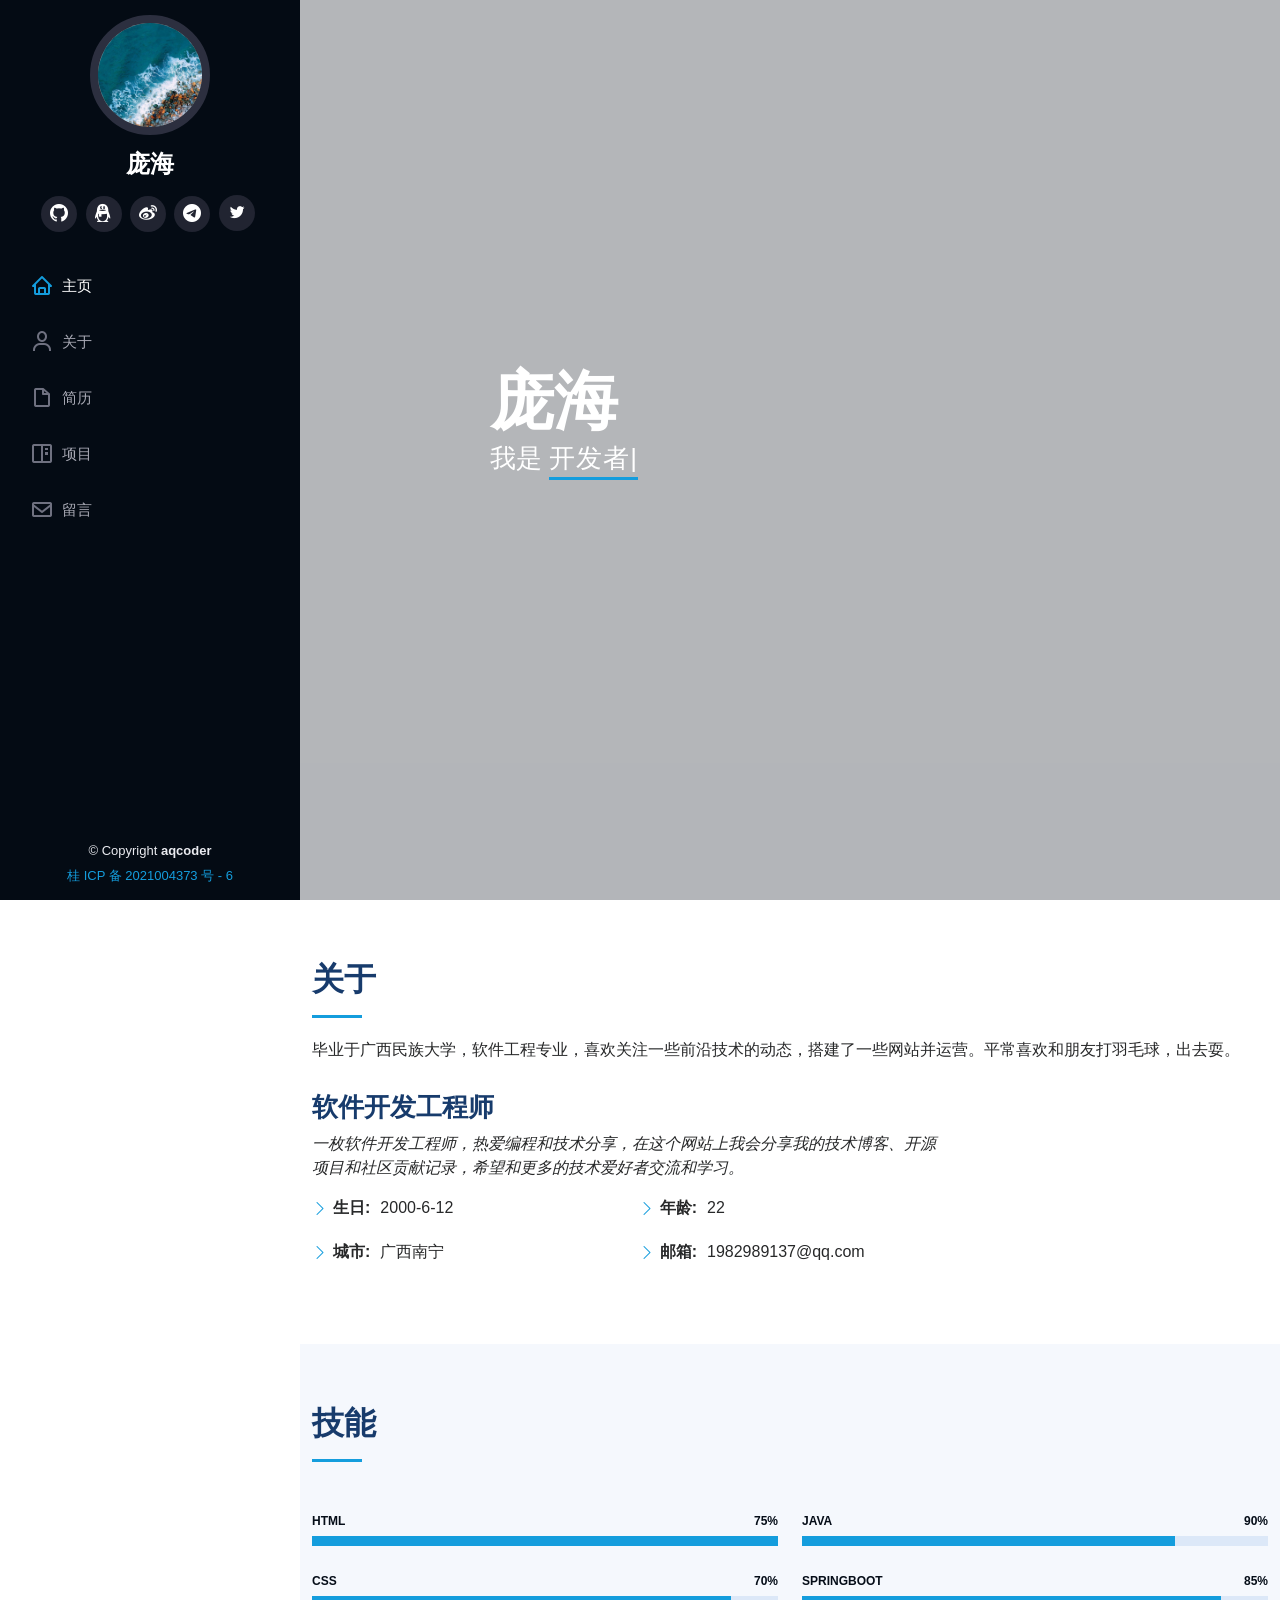
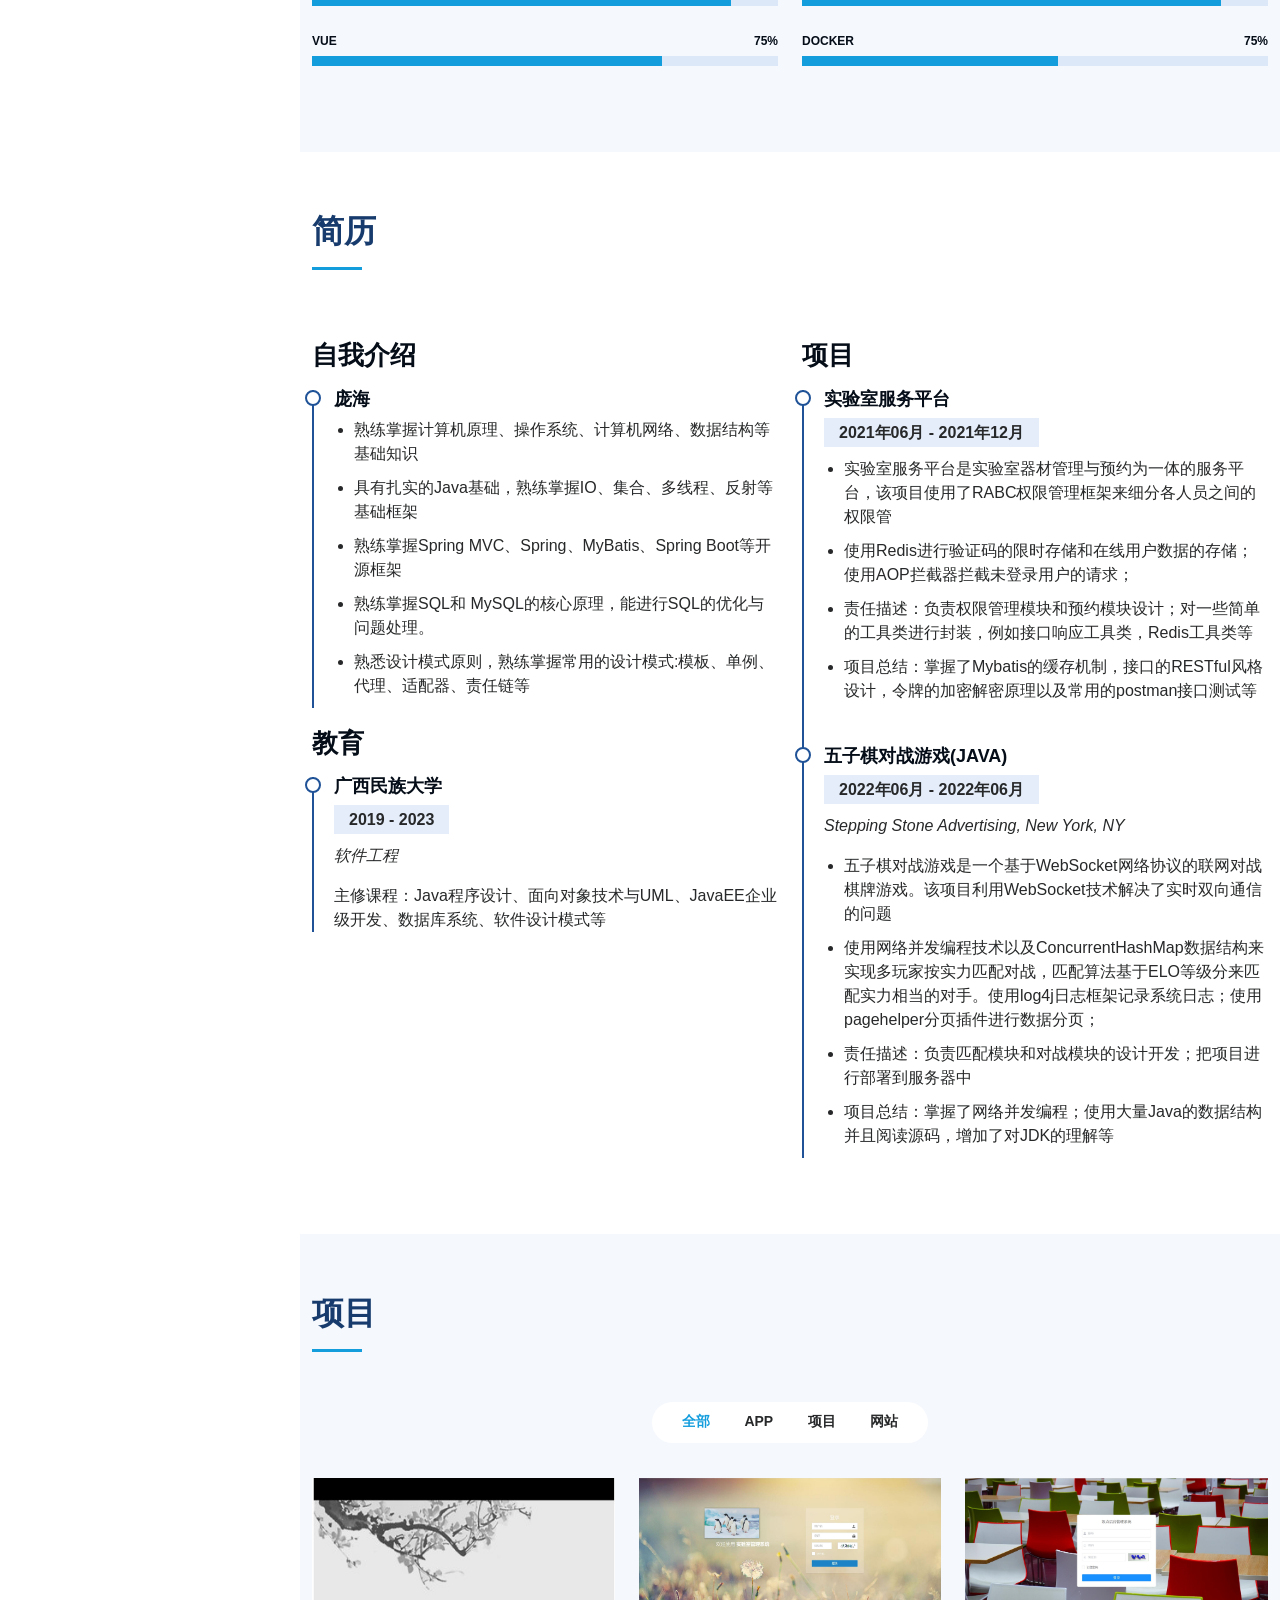
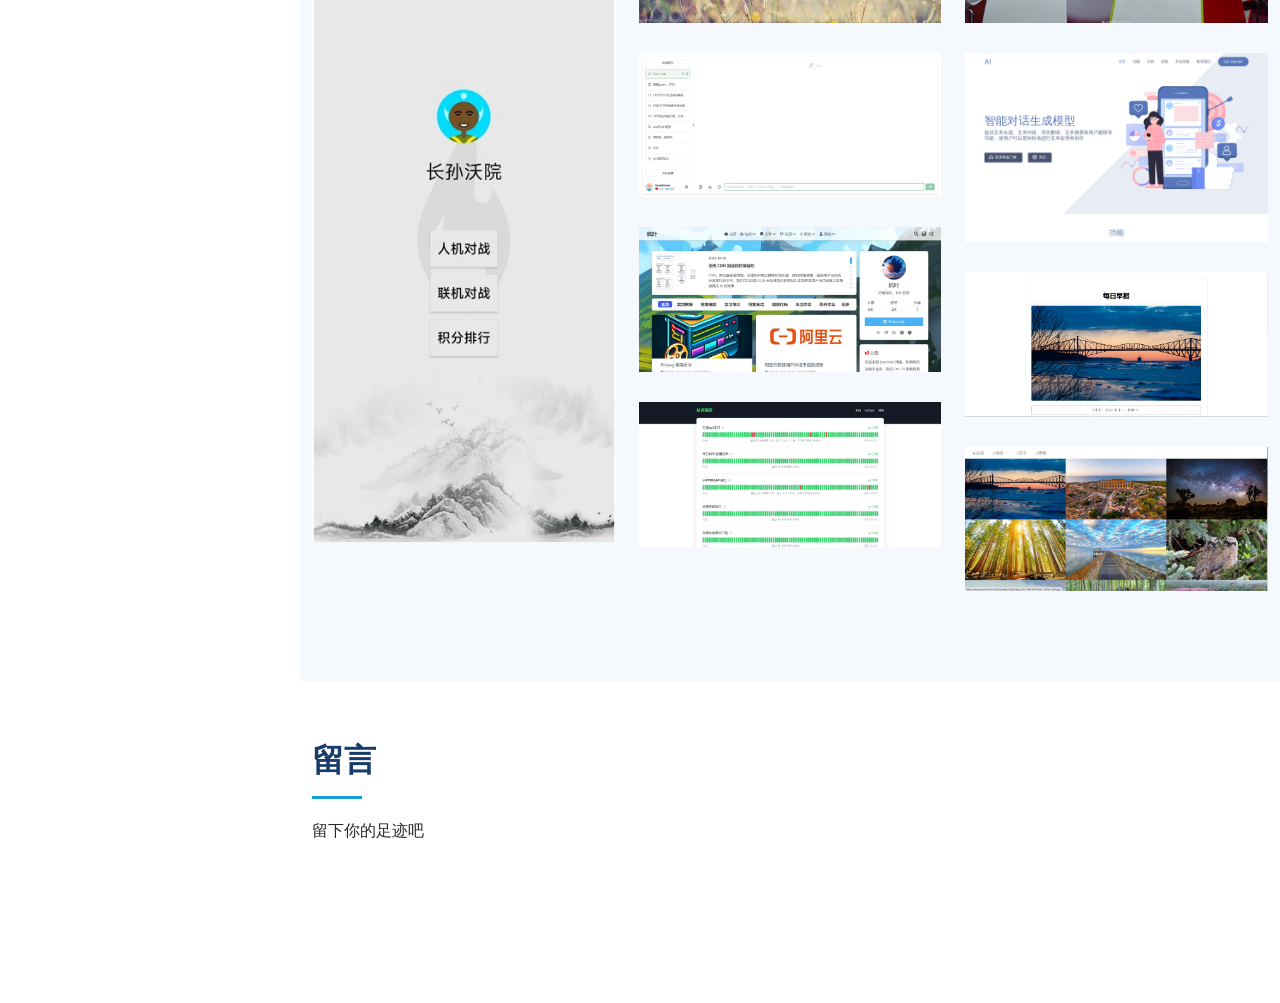
==== index.html @ 2016f285 "init" ====
<!DOCTYPE html>
<html lang="en">

<head>
  <meta charset="utf-8">
  <meta content="width=device-width, initial-scale=1.0" name="viewport">

  <title>庞海 - 心之所向，素履以往</title>
  <meta content="我是一名软件开发工程师，热爱编程和技术分享，在这个网站上我会分享我的技术博客、开源项目和社区贡献记录，希望和更多的技术爱好者交流和学习" name="description">
  <meta content="博客,写作,阅读,学术研究,文化交流,编程,软件开发,技术博客,开源项目,社区贡献" name="keywords">

  <link href="assets/img/favicon.png" rel="icon">
  <link href="assets/img/apple-touch-icon.png" rel="apple-touch-icon">

  <link href="assets/vendor/aos/aos.css" rel="stylesheet">
  <link href="assets/vendor/bootstrap/css/bootstrap.min.css" rel="stylesheet">
  <link href="assets/vendor/bootstrap-icons/bootstrap-icons.css" rel="stylesheet">
  <link href="assets/vendor/boxicons/css/boxicons.min.css" rel="stylesheet">
  <link href="assets/vendor/glightbox/css/glightbox.min.css" rel="stylesheet">
  <link href="assets/vendor/swiper/swiper-bundle.min.css" rel="stylesheet">

  <link href="assets/css/style.css" rel="stylesheet">

  <!-- 统计代码，影响速度就删 -->
  <script type="text/javascript">
    (function (c, l, a, r, i, t, y) {
      c[a] = c[a] || function () { (c[a].q = c[a].q || []).push(arguments) };
      t = l.createElement(r); t.async = 1; t.src = "https://www.clarity.ms/tag/" + i;
      y = l.getElementsByTagName(r)[0]; y.parentNode.insertBefore(t, y);
    })(window, document, "clarity", "script", "gx0qxfo5nu");
  </script>
  <!-- Google tag (gtag.js) -->
  <script async src="https://www.googletagmanager.com/gtag/js?id=G-XN390LWKR0"></script>
  <script>
    window.dataLayer = window.dataLayer || [];
    function gtag() { dataLayer.push(arguments); }
    gtag('js', new Date());
    gtag('config', 'G-XN390LWKR0');
  </script>
  <script charset="UTF-8" id="LA_COLLECT" src="//sdk.51.la/js-sdk-pro.min.js"></script>
  <script>LA.init({ id: "K3C3rxPX9ZnLFSM9", ck: "K3C3rxPX9ZnLFSM9" })</script>
  <script>
    var _hmt = _hmt || [];
    (function () {
      var hm = document.createElement("script");
      hm.src = "https://hm.baidu.com/hm.js?778f2c036b75928df22aa6e4ab8d6931";
      var s = document.getElementsByTagName("script")[0];
      s.parentNode.insertBefore(hm, s);
    })();
  </script>

</head>

<body>

  <i class="bi bi-list mobile-nav-toggle d-xl-none"></i>

  <header id="header">
    <div class="d-flex flex-column">

      <div class="profile">
        <img src="assets/img/profile-img.jpg" alt="avatar" class="img-fluid rounded-circle">
        <h1 class="text-light"><a href="index.html">庞海</a></h1>
        <div class="social-links mt-3 text-center">
          <a href="https://github.com/flow2000" target="_blank" class="github"><i class="bi bi-github"></i></a>
          <a href="https://res.abeim.cn/api/qq/?qq=1982989137" target="_blank" class="tencent-qq"><i
              class="bi bi-tencent-qq"></i></a>
          <a href="https://weibo.com/flow2000" target="_blank" class="weibo"><i class="bi bi-sina-weibo"></i></a>
          <a href="https://t.me/xingyueya" target="_blank" class="telegram"><i class="bi bi-telegram"></i></a>
          <a href="https://twitter.com/flow_fengye" target="_blank" class="twitter"><i class="bx bxl-twitter"></i></a>
        </div>
      </div>

      <nav id="navbar" class="nav-menu navbar">
        <ul>
          <li><a href="#hero" class="nav-link scrollto active"><i class="bx bx-home"></i> <span>主页</span></a></li>
          <li><a href="#about" class="nav-link scrollto"><i class="bx bx-user"></i> <span>关于</span></a></li>
          <li><a href="#resume" class="nav-link scrollto"><i class="bx bx-file-blank"></i> <span>简历</span></a></li>
          <li><a href="#portfolio" class="nav-link scrollto"><i class="bx bx-book-content"></i> <span>项目</span></a></li>
          <li><a href="#contact" class="nav-link scrollto"><i class="bx bx-envelope"></i> <span>留言</span></a></li>
        </ul>
      </nav>
    </div>
  </header>

  <section id="hero" class="d-flex flex-column justify-content-center align-items-center">
    <div class="hero-container" data-aos="fade-in">
      <h1>庞海</h1>
      <p>我是 <span class="typed" data-typed-items="开发者, 程序设计师, Prompt工程师"></span></p>
    </div>
  </section>

  <main id="main">

    <section id="about" class="about">
      <div class="container">

        <div class="section-title">
          <h2>关于</h2>
          <p>毕业于广西民族大学，软件工程专业，喜欢关注一些前沿技术的动态，搭建了一些网站并运营。平常喜欢和朋友打羽毛球，出去耍。</p>
        </div>

        <div class="row">
          <div class="col-lg-8 pt-4 pt-lg-0 content" data-aos="fade-left">
            <h3>软件开发工程师</h3>
            <p class="fst-italic">
              一枚软件开发工程师，热爱编程和技术分享，在这个网站上我会分享我的技术博客、开源项目和社区贡献记录，希望和更多的技术爱好者交流和学习。
            </p>
            <div class="row">
              <div class="col-lg-6">
                <ul>
                  <li><i class="bi bi-chevron-right"></i> <strong>生日:</strong> <span>2000-6-12</span></li>
                  <li><i class="bi bi-chevron-right"></i> <strong>城市:</strong> <span>广西南宁</span></li>
                </ul>
              </div>
              <div class="col-lg-6">
                <ul>
                  <li><i class="bi bi-chevron-right"></i> <strong>年龄:</strong> <span>22</span></li>
                  <li><i class="bi bi-chevron-right"></i> <strong>邮箱:</strong> <span>1982989137@qq.com</span></li>
                </ul>
              </div>
            </div>
            <p>

            </p>
          </div>
        </div>

      </div>
    </section>

    <section id="skills" class="skills section-bg">
      <div class="container">

        <div class="section-title">
          <h2>技能</h2>
          <p></p>
        </div>

        <div class="row skills-content">

          <div class="col-lg-6" data-aos="fade-up">

            <div class="progress">
              <span class="skill">HTML <i class="val">75%</i></span>
              <div class="progress-bar-wrap">
                <div class="progress-bar" role="progressbar" aria-valuenow="100" aria-valuemin="0" aria-valuemax="100">
                </div>
              </div>
            </div>

            <div class="progress">
              <span class="skill">CSS <i class="val">70%</i></span>
              <div class="progress-bar-wrap">
                <div class="progress-bar" role="progressbar" aria-valuenow="90" aria-valuemin="0" aria-valuemax="100">
                </div>
              </div>
            </div>

            <div class="progress">
              <span class="skill">Vue <i class="val">75%</i></span>
              <div class="progress-bar-wrap">
                <div class="progress-bar" role="progressbar" aria-valuenow="75" aria-valuemin="0" aria-valuemax="100">
                </div>
              </div>
            </div>

          </div>

          <div class="col-lg-6" data-aos="fade-up" data-aos-delay="100">

            <div class="progress">
              <span class="skill">Java <i class="val">90%</i></span>
              <div class="progress-bar-wrap">
                <div class="progress-bar" role="progressbar" aria-valuenow="80" aria-valuemin="0" aria-valuemax="100">
                </div>
              </div>
            </div>

            <div class="progress">
              <span class="skill">SpringBoot <i class="val">85%</i></span>
              <div class="progress-bar-wrap">
                <div class="progress-bar" role="progressbar" aria-valuenow="90" aria-valuemin="0" aria-valuemax="100">
                </div>
              </div>
            </div>

            <div class="progress">
              <span class="skill">Docker <i class="val">75%</i></span>
              <div class="progress-bar-wrap">
                <div class="progress-bar" role="progressbar" aria-valuenow="55" aria-valuemin="0" aria-valuemax="100">
                </div>
              </div>
            </div>

          </div>

        </div>

      </div>
    </section>

    <section id="resume" class="resume">
      <div class="container">

        <div class="section-title">
          <h2>简历</h2>
        </div>

        <div class="row">
          <div class="col-lg-6" data-aos="fade-up">
            <h3 class="resume-title">自我介绍</h3>
            <div class="resume-item pb-0">
              <h4>庞海</h4>
              <ul>
                <li>熟练掌握计算机原理、操作系统、计算机网络、数据结构等基础知识</li>
                <li>具有扎实的Java基础，熟练掌握IO、集合、多线程、反射等基础框架</li>
                <li>熟练掌握Spring MVC、Spring、MyBatis、Spring Boot等开源框架</li>
                <li>熟练掌握SQL和 MySQL的核心原理，能进行SQL的优化与问题处理。</li>
                <li>熟悉设计模式原则，熟练掌握常用的设计模式:模板、单例、代理、适配器、责任链等</li>
              </ul>
            </div>

            <h3 class="resume-title">教育</h3>
            <div class="resume-item">
              <h4>广西民族大学</h4>
              <h5>2019 - 2023</h5>
              <p><em>软件工程</em></p>
              <p>主修课程：Java程序设计、面向对象技术与UML、JavaEE企业级开发、数据库系统、软件设计模式等</p>
            </div>
          </div>
          <div class="col-lg-6" data-aos="fade-up" data-aos-delay="100">
            <h3 class="resume-title">项目</h3>
            <div class="resume-item">
              <h4>实验室服务平台</h4>
              <h5>2021年06月 - 2021年12月</h5>
              <ul>
                <li>实验室服务平台是实验室器材管理与预约为一体的服务平台，该项目使用了RABC权限管理框架来细分各人员之间的权限管</li>
                <li>使用Redis进行验证码的限时存储和在线用户数据的存储；使用AOP拦截器拦截未登录用户的请求； </li>
                <li>责任描述：负责权限管理模块和预约模块设计；对一些简单的工具类进行封装，例如接口响应工具类，Redis工具类等</li>
                <li>项目总结：掌握了Mybatis的缓存机制，接口的RESTful风格设计，令牌的加密解密原理以及常用的postman接口测试等</li>
              </ul>
            </div>
            <div class="resume-item">
              <h4>五子棋对战游戏(Java)</h4>
              <h5>2022年06月 - 2022年06月</h5>
              <p><em>Stepping Stone Advertising, New York, NY</em></p>
              <ul>
                <li>五子棋对战游戏是一个基于WebSocket网络协议的联网对战棋牌游戏。该项目利用WebSocket技术解决了实时双向通信的问题</li>
                <li>使用网络并发编程技术以及ConcurrentHashMap数据结构来实现多玩家按实力匹配对战，匹配算法基于ELO等级分来匹
                  配实力相当的对手。使用log4j日志框架记录系统日志；使用pagehelper分页插件进行数据分页；
                </li>
                <li>责任描述：负责匹配模块和对战模块的设计开发；把项目进行部署到服务器中</li>
                <li>项目总结：掌握了网络并发编程；使用大量Java的数据结构并且阅读源码，增加了对JDK的理解等</li>
              </ul>
            </div>
          </div>
        </div>

      </div>
    </section>

    <section id="portfolio" class="portfolio section-bg">
      <div class="container">

        <div class="section-title">
          <h2>项目</h2>
          <p></p>
        </div>

        <div class="row" data-aos="fade-up">
          <div class="col-lg-12 d-flex justify-content-center">
            <ul id="portfolio-flters">
              <li data-filter="*" class="filter-active">全部</li>
              <li data-filter=".filter-app">App</li>
              <li data-filter=".filter-card">项目</li>
              <li data-filter=".filter-web">网站</li>
            </ul>
          </div>
        </div>

        <div class="row portfolio-container" data-aos="fade-up" data-aos-delay="100">

          <div class="col-lg-4 col-md-6 portfolio-item filter-app">
            <div class="portfolio-wrap">
              <img src="assets/img/portfolio/portfolio-1.jpg" class="img-fluid" alt="">
              <div class="portfolio-links">
                <a href="assets/img/portfolio/portfolio-1.jpg" data-gallery="portfolioGallery"
                  class="portfolio-lightbox" title="五子棋游戏"><i class="bx bx-plus"></i></a>
                <a href="portfolio-1-details.html" title="详情"><i class="bx bx-link"></i></a>
              </div>
            </div>
          </div>

          <div class="col-lg-4 col-md-6 portfolio-item filter-card">
            <div class="portfolio-wrap">
              <img src="assets/img/portfolio/portfolio-2.jpg" class="img-fluid" alt="">
              <div class="portfolio-links">
                <a href="assets/img/portfolio/portfolio-2.jpg" data-gallery="portfolioGallery"
                  class="portfolio-lightbox" title="实验室服务平台"><i class="bx bx-plus"></i></a>
                <a href="portfolio-2-details.html" title="详情"><i class="bx bx-link"></i></a>
              </div>
            </div>
          </div>

          <div class="col-lg-4 col-md-6 portfolio-item filter-card">
            <div class="portfolio-wrap">
              <img src="assets/img/portfolio/portfolio-3.jpg" class="img-fluid" alt="">
              <div class="portfolio-links">
                <a href="assets/img/portfolio/portfolio-3.jpg" data-gallery="portfolioGallery"
                  class="portfolio-lightbox" title="毕设"><i class="bx bx-plus"></i></a>
                <a href="portfolio-3-details.html" title="详情"><i class="bx bx-link"></i></a>
              </div>
            </div>
          </div>

          <div class="col-lg-4 col-md-6 portfolio-item filter-web">
            <div class="portfolio-wrap">
              <img src="assets/img/portfolio/portfolio-4.jpg" class="img-fluid" alt="">
              <div class="portfolio-links">
                <a href="assets/img/portfolio/portfolio-4.jpg" data-gallery="portfolioGallery"
                  class="portfolio-lightbox" title="AI聊天平台主页"><i class="bx bx-plus"></i></a>
                <a href="portfolio-4-details.html" title="详情"><i class="bx bx-link"></i></a>
              </div>
            </div>
          </div>

          <div class="col-lg-4 col-md-6 portfolio-item filter-web">
            <div class="portfolio-wrap">
              <img src="assets/img/portfolio/portfolio-5.jpg" class="img-fluid" alt="">
              <div class="portfolio-links">
                <a href="assets/img/portfolio/portfolio-5.jpg" data-gallery="portfolioGallery"
                  class="portfolio-lightbox" title="GPT代理网站"><i class="bx bx-plus"></i></a>
                <a href="portfolio-5-details.html" title="详情"><i class="bx bx-link"></i></a>
              </div>
            </div>
          </div>

          <div class="col-lg-4 col-md-6 portfolio-item filter-web">
            <div class="portfolio-wrap">
              <img src="assets/img/portfolio/portfolio-6.jpg" class="img-fluid" alt="">
              <div class="portfolio-links">
                <a href="assets/img/portfolio/portfolio-6.jpg" data-gallery="portfolioGallery"
                  class="portfolio-lightbox" title="博客"><i class="bx bx-plus"></i></a>
                <a href="portfolio-6-details.html" title="详情"><i class="bx bx-link"></i></a>
              </div>
            </div>
          </div>

          <div class="col-lg-4 col-md-6 portfolio-item filter-web">
            <div class="portfolio-wrap">
              <img src="assets/img/portfolio/portfolio-7.jpg" class="img-fluid" alt="">
              <div class="portfolio-links">
                <a href="assets/img/portfolio/portfolio-7.jpg" data-gallery="portfolioGallery"
                  class="portfolio-lightbox" title="每日早报"><i class="bx bx-plus"></i></a>
                <a href="portfolio-7-details.html" title="详情"><i class="bx bx-link"></i></a>
              </div>
            </div>
          </div>

          <div class="col-lg-4 col-md-6 portfolio-item filter-web">
            <div class="portfolio-wrap">
              <img src="assets/img/portfolio/portfolio-8.jpg" class="img-fluid" alt="">
              <div class="portfolio-links">
                <a href="assets/img/portfolio/portfolio-8.jpg" data-gallery="portfolioGallery"
                  class="portfolio-lightbox" title="站点监控"><i class="bx bx-plus"></i></a>
                <a href="portfolio-8-details.html" title="详情"><i class="bx bx-link"></i></a>
              </div>
            </div>
          </div>

          <div class="col-lg-4 col-md-6 portfolio-item filter-web">
            <div class="portfolio-wrap">
              <img src="assets/img/portfolio/portfolio-9.jpg" class="img-fluid" alt="">
              <div class="portfolio-links">
                <a href="assets/img/portfolio/portfolio-9.jpg" data-gallery="portfolioGallery"
                  class="portfolio-lightbox" title="壁纸下载站"><i class="bx bx-plus"></i></a>
                <a href="portfolio-9-details.html" title="详情"><i class="bx bx-link"></i></a>
              </div>
            </div>
          </div>

        </div>

      </div>
    </section>

    <section id="contact" class="contact">
      <div class="container">

        <div class="section-title">
          <h2>留言</h2>
          <p>留下你的足迹吧</p>
        </div>

        <div class="row" data-aos="fade-in">
          <div id="tcomment"></div>
        </div>

      </div>
    </section>

  </main>

  <footer id="footer">
    <div class="container">
      <div class="copyright">
        &copy; Copyright <strong><span>aqcoder</span></strong>
      </div>
      <div class="copyright">
        <a href="https://beian.miit.gov.cn/" target="_blank">桂 ICP 备 2021004373 号 - 6</a>
      </div>
    </div>
  </footer>

  <a href="#" class="back-to-top d-flex align-items-center justify-content-center"><i
      class="bi bi-arrow-up-short"></i></a>

  <script src="assets/vendor/purecounter/purecounter_vanilla.js"></script>
  <script src="assets/vendor/aos/aos.js"></script>
  <script src="assets/vendor/bootstrap/js/bootstrap.bundle.min.js"></script>
  <script src="assets/vendor/glightbox/js/glightbox.min.js"></script>
  <script src="assets/vendor/isotope-layout/isotope.pkgd.min.js"></script>
  <script src="assets/vendor/swiper/swiper-bundle.min.js"></script>
  <script src="assets/vendor/typed.js/typed.min.js"></script>
  <script src="assets/vendor/waypoints/noframework.waypoints.js"></script>
  <script src="https://cdn.staticfile.org/twikoo/1.6.16/twikoo.all.min.js"></script>
  <script>
    twikoo.init({
      envId: 'https://contact.aqcoder.cn',
      el: '#tcomment',
    })
  </script>
  <script src="assets/js/main.js"></script>

</body>

</html>
---- assets/css/style.css ----
body {
  font-family: "Open Sans", sans-serif;
  color: #272829;
}

a {
  color: #149ddd;
  text-decoration: none;
}

a:hover {
  color: #37b3ed;
  text-decoration: none;
}

h1,
h2,
h3,
h4,
h5,
h6 {
  font-family: "Raleway", sans-serif;
}

/*--------------------------------------------------------------
# Back to top button
--------------------------------------------------------------*/
.back-to-top {
  position: fixed;
  visibility: hidden;
  opacity: 0;
  right: 15px;
  bottom: 15px;
  z-index: 996;
  background: #149ddd;
  width: 40px;
  height: 40px;
  border-radius: 50px;
  transition: all 0.4s;
}

.back-to-top i {
  font-size: 28px;
  color: #fff;
  line-height: 0;
}

.back-to-top:hover {
  background: #2eafec;
  color: #fff;
}

.back-to-top.active {
  visibility: visible;
  opacity: 1;
}

/*--------------------------------------------------------------
# Header
--------------------------------------------------------------*/
#header {
  position: fixed;
  top: 0;
  left: 0;
  bottom: 0;
  width: 300px;
  transition: all ease-in-out 0.5s;
  z-index: 9997;
  transition: all 0.5s;
  padding: 0 15px;
  background: #040b14;
  overflow-y: auto;
}

#header .profile img {
  margin: 15px auto;
  display: block;
  width: 120px;
  border: 8px solid #2c2f3f;
}

#header .profile h1 {
  font-size: 24px;
  margin: 0;
  padding: 0;
  font-weight: 600;
  -moz-text-align-last: center;
  text-align-last: center;
  font-family: "Poppins", sans-serif;
}

#header .profile h1 a,
#header .profile h1 a:hover {
  color: #fff;
  text-decoration: none;
}

#header .profile .social-links a {
  font-size: 18px;
  display: inline-block;
  background: #212431;
  color: #fff;
  line-height: 1;
  padding: 8px 0;
  margin-right: 4px;
  border-radius: 50%;
  text-align: center;
  width: 36px;
  height: 36px;
  transition: 0.3s;
}

#header .profile .social-links a:hover {
  background: #149ddd;
  color: #fff;
  text-decoration: none;
}

#main {
  margin-left: 300px;
}

@media (max-width: 1199px) {
  #header {
    left: -300px;
  }

  #main {
    margin-left: 0;
  }
}

/*--------------------------------------------------------------
# Navigation Menu
--------------------------------------------------------------*/
/* Desktop Navigation */
.nav-menu {
  padding: 30px 0 0 0;
}

.nav-menu * {
  margin: 0;
  padding: 0;
  list-style: none;
}

.nav-menu>ul>li {
  position: relative;
  white-space: nowrap;
}

.nav-menu a,
.nav-menu a:focus {
  display: flex;
  align-items: center;
  color: #a8a9b4;
  padding: 12px 15px;
  margin-bottom: 8px;
  transition: 0.3s;
  font-size: 15px;
}

.nav-menu a i,
.nav-menu a:focus i {
  font-size: 24px;
  padding-right: 8px;
  color: #6f7180;
}

.nav-menu a:hover,
.nav-menu .active,
.nav-menu .active:focus,
.nav-menu li:hover>a {
  text-decoration: none;
  color: #fff;
}

.nav-menu a:hover i,
.nav-menu .active i,
.nav-menu .active:focus i,
.nav-menu li:hover>a i {
  color: #149ddd;
}

/* Mobile Navigation */
.mobile-nav-toggle {
  position: fixed;
  right: 15px;
  top: 15px;
  z-index: 9998;
  border: 0;
  font-size: 24px;
  transition: all 0.4s;
  outline: none !important;
  background-color: #149ddd;
  color: #fff;
  width: 40px;
  height: 40px;
  display: inline-flex;
  align-items: center;
  justify-content: center;
  line-height: 0;
  border-radius: 50px;
  cursor: pointer;
}

.mobile-nav-active {
  overflow: hidden;
}

.mobile-nav-active #header {
  left: 0;
}

/*--------------------------------------------------------------
# Hero Section
--------------------------------------------------------------*/
#hero {
  width: 100%;
  height: 100vh;
  background: url("https://api.aqcoder.cn/today") top center;
  background-size: cover;
}

#hero:before {
  content: "";
  background: rgba(5, 13, 24, 0.3);
  position: absolute;
  bottom: 0;
  top: 0;
  left: 0;
  right: 0;
  z-index: 1;
}

#hero .hero-container {
  position: relative;
  z-index: 2;
  min-width: 300px;
}

#hero h1 {
  margin: 0 0 10px 0;
  font-size: 64px;
  font-weight: 700;
  line-height: 56px;
  color: #fff;
}

#hero p {
  color: #fff;
  margin-bottom: 50px;
  font-size: 26px;
  font-family: "Poppins", sans-serif;
}

#hero p span {
  color: #fff;
  padding-bottom: 4px;
  letter-spacing: 1px;
  border-bottom: 3px solid #149ddd;
}

@media (min-width: 1024px) {
  #hero {
    background-attachment: fixed;
  }
}

@media (max-width: 768px) {
  #hero h1 {
    font-size: 28px;
    line-height: 36px;
  }

  #hero h2 {
    font-size: 18px;
    line-height: 24px;
    margin-bottom: 30px;
  }
}

/*--------------------------------------------------------------
# Sections General
--------------------------------------------------------------*/
section {
  padding: 60px 0;
  overflow: hidden;
}

.section-bg {
  background: #f5f8fd;
}

.section-title {
  padding-bottom: 30px;
}

.section-title h2 {
  font-size: 32px;
  font-weight: bold;
  margin-bottom: 20px;
  padding-bottom: 20px;
  position: relative;
  color: #173b6c;
}

.section-title h2::after {
  content: "";
  position: absolute;
  display: block;
  width: 50px;
  height: 3px;
  background: #149ddd;
  bottom: 0;
  left: 0;
}

.section-title p {
  margin-bottom: 0;
}

/*--------------------------------------------------------------
# 关于
--------------------------------------------------------------*/
.about .content h3 {
  font-weight: 700;
  font-size: 26px;
  color: #173b6c;
}

.about .content ul {
  list-style: none;
  padding: 0;
}

.about .content ul li {
  margin-bottom: 20px;
  display: flex;
  align-items: center;
}

.about .content ul strong {
  margin-right: 10px;
}

.about .content ul i {
  font-size: 16px;
  margin-right: 5px;
  color: #149ddd;
  line-height: 0;
}

.about .content p:last-child {
  margin-bottom: 0;
}

/*--------------------------------------------------------------
# Facts
--------------------------------------------------------------*/
.facts {
  padding-bottom: 30px;
}

.facts .count-box {
  padding: 30px;
  width: 100%;
}

.facts .count-box i {
  display: block;
  font-size: 44px;
  color: #149ddd;
  float: left;
  line-height: 0;
}

.facts .count-box span {
  font-size: 48px;
  line-height: 40px;
  display: block;
  font-weight: 700;
  color: #050d18;
  margin-left: 60px;
}

.facts .count-box p {
  padding: 15px 0 0 0;
  margin: 0 0 0 60px;
  font-family: "Raleway", sans-serif;
  font-size: 14px;
  color: #122f57;
}

.facts .count-box a {
  font-weight: 600;
  display: block;
  margin-top: 20px;
  color: #122f57;
  font-size: 15px;
  font-family: "Poppins", sans-serif;
  transition: ease-in-out 0.3s;
}

.facts .count-box a:hover {
  color: #1f5297;
}

/*--------------------------------------------------------------
# Akills
--------------------------------------------------------------*/
.skills .progress {
  height: 60px;
  display: block;
  background: none;
  border-radius: 0;
}

.skills .progress .skill {
  padding: 0;
  margin: 0 0 6px 0;
  text-transform: uppercase;
  display: block;
  font-weight: 600;
  font-family: "Poppins", sans-serif;
  color: #050d18;
}

.skills .progress .skill .val {
  float: right;
  font-style: normal;
}

.skills .progress-bar-wrap {
  background: #dce8f8;
  height: 10px;
}

.skills .progress-bar {
  width: 1px;
  height: 10px;
  transition: 0.9s;
  background-color: #149ddd;
}

/*--------------------------------------------------------------
# 简历
--------------------------------------------------------------*/
.resume .resume-title {
  font-size: 26px;
  font-weight: 700;
  margin-top: 20px;
  margin-bottom: 20px;
  color: #050d18;
}

.resume .resume-item {
  padding: 0 0 20px 20px;
  margin-top: -2px;
  border-left: 2px solid #1f5297;
  position: relative;
}

.resume .resume-item h4 {
  line-height: 18px;
  font-size: 18px;
  font-weight: 600;
  text-transform: uppercase;
  font-family: "Poppins", sans-serif;
  color: #050d18;
  margin-bottom: 10px;
}

.resume .resume-item h5 {
  font-size: 16px;
  background: #e4edf9;
  padding: 5px 15px;
  display: inline-block;
  font-weight: 600;
  margin-bottom: 10px;
}

.resume .resume-item ul {
  padding-left: 20px;
}

.resume .resume-item ul li {
  padding-bottom: 10px;
}

.resume .resume-item:last-child {
  padding-bottom: 0;
}

.resume .resume-item::before {
  content: "";
  position: absolute;
  width: 16px;
  height: 16px;
  border-radius: 50px;
  left: -9px;
  top: 0;
  background: #fff;
  border: 2px solid #1f5297;
}

/*--------------------------------------------------------------
# 项目
--------------------------------------------------------------*/
.portfolio .portfolio-item {
  margin-bottom: 30px;
}

.portfolio #portfolio-flters {
  padding: 0;
  margin: 0 auto 35px auto;
  list-style: none;
  text-align: center;
  background: #fff;
  border-radius: 50px;
  padding: 2px 15px;
}

.portfolio #portfolio-flters li {
  cursor: pointer;
  display: inline-block;
  padding: 10px 15px 8px 15px;
  font-size: 14px;
  font-weight: 600;
  line-height: 1;
  text-transform: uppercase;
  color: #272829;
  margin-bottom: 5px;
  transition: all 0.3s ease-in-out;
}

.portfolio #portfolio-flters li:hover,
.portfolio #portfolio-flters li.filter-active {
  color: #149ddd;
}

.portfolio #portfolio-flters li:last-child {
  margin-right: 0;
}

.portfolio .portfolio-wrap {
  transition: 0.3s;
  position: relative;
  overflow: hidden;
  z-index: 1;
}

.portfolio .portfolio-wrap::before {
  content: "";
  background: rgba(255, 255, 255, 0.5);
  position: absolute;
  left: 0;
  right: 0;
  top: 0;
  bottom: 0;
  transition: all ease-in-out 0.3s;
  z-index: 2;
  opacity: 0;
}

.portfolio .portfolio-wrap .portfolio-links {
  opacity: 1;
  left: 0;
  right: 0;
  bottom: -60px;
  z-index: 3;
  position: absolute;
  transition: all ease-in-out 0.3s;
  display: flex;
  justify-content: center;
}

.portfolio .portfolio-wrap .portfolio-links a {
  color: #fff;
  font-size: 28px;
  text-align: center;
  background: rgba(20, 157, 221, 0.75);
  transition: 0.3s;
  width: 50%;
}

.portfolio .portfolio-wrap .portfolio-links a:hover {
  background: rgba(20, 157, 221, 0.95);
}

.portfolio .portfolio-wrap .portfolio-links a+a {
  border-left: 1px solid #37b3ed;
}

.portfolio .portfolio-wrap:hover::before {
  top: 0;
  left: 0;
  right: 0;
  bottom: 0;
  opacity: 1;
}

.portfolio .portfolio-wrap:hover .portfolio-links {
  opacity: 1;
  bottom: 0;
}

/*--------------------------------------------------------------
# 项目 Details
--------------------------------------------------------------*/
.portfolio-details {
  padding-top: 40px;
}

.portfolio-details .portfolio-details-slider img {
  width: 100%;
}

.portfolio-details .portfolio-details-slider .swiper-pagination {
  margin-top: 20px;
  position: relative;
}

.portfolio-details .portfolio-details-slider .swiper-pagination .swiper-pagination-bullet {
  width: 12px;
  height: 12px;
  background-color: #fff;
  opacity: 1;
  border: 1px solid #149ddd;
}

.portfolio-details .portfolio-details-slider .swiper-pagination .swiper-pagination-bullet-active {
  background-color: #149ddd;
}

.portfolio-details .portfolio-info {
  padding: 30px;
  box-shadow: 0px 0 30px rgba(5, 13, 24, 0.08);
}

.portfolio-details .portfolio-info h3 {
  font-size: 22px;
  font-weight: 700;
  margin-bottom: 20px;
  padding-bottom: 20px;
  border-bottom: 1px solid #eee;
}

.portfolio-details .portfolio-info ul {
  list-style: none;
  padding: 0;
  font-size: 15px;
}

.portfolio-details .portfolio-info ul li+li {
  margin-top: 10px;
}

.portfolio-details .portfolio-description {
  padding-top: 30px;
}

.portfolio-details .portfolio-description h2 {
  font-size: 26px;
  font-weight: 700;
  margin-bottom: 20px;
}

.portfolio-details .portfolio-description p {
  padding: 0;
}


/*--------------------------------------------------------------
# 留言
--------------------------------------------------------------*/
.contact {
  padding-bottom: 130px;
}

.contact .info {
  padding: 30px;
  background: #fff;
  width: 100%;
  box-shadow: 0 0 24px 0 rgba(0, 0, 0, 0.12);
}

.contact .info i {
  font-size: 20px;
  color: #149ddd;
  float: left;
  width: 44px;
  height: 44px;
  background: #dff3fc;
  display: flex;
  justify-content: center;
  align-items: center;
  border-radius: 50px;
  transition: all 0.3s ease-in-out;
}

.contact .info h4 {
  padding: 0 0 0 60px;
  font-size: 22px;
  font-weight: 600;
  margin-bottom: 5px;
  color: #050d18;
}

.contact .info p {
  padding: 0 0 10px 60px;
  margin-bottom: 20px;
  font-size: 14px;
  color: #173b6c;
}

.contact .info .email p {
  padding-top: 5px;
}

.contact .info .social-links {
  padding-left: 60px;
}

.contact .info .social-links a {
  font-size: 18px;
  display: inline-block;
  background: #333;
  color: #fff;
  line-height: 1;
  padding: 8px 0;
  border-radius: 50%;
  text-align: center;
  width: 36px;
  height: 36px;
  transition: 0.3s;
  margin-right: 10px;
}

.contact .info .social-links a:hover {
  background: #149ddd;
  color: #fff;
}

.contact .info .email:hover i,
.contact .info .phone:hover i {
  background: #149ddd;
  color: #fff;
}

.tk-admin-warn{
  display: none;
}
/*--------------------------------------------------------------
# Breadcrumbs
--------------------------------------------------------------*/
.breadcrumbs {
  padding: 20px 0;
  background: #f9f9f9;
}

.breadcrumbs h2 {
  font-size: 26px;
  font-weight: 300;
}

.breadcrumbs ol {
  display: flex;
  flex-wrap: wrap;
  list-style: none;
  padding: 0;
  margin: 0;
  font-size: 15px;
}

.breadcrumbs ol li+li {
  padding-left: 10px;
}

.breadcrumbs ol li+li::before {
  display: inline-block;
  padding-right: 10px;
  color: #0e2442;
  content: "/";
}

@media (max-width: 768px) {
  .breadcrumbs .d-flex {
    display: block !important;
  }

  .breadcrumbs ol {
    display: block;
  }

  .breadcrumbs ol li {
    display: inline-block;
  }
}

#footer {
  padding: 15px;
  color: #f4f6fd;
  font-size: 14px;
  position: fixed;
  left: 0;
  bottom: 0;
  width: 300px;
  z-index: 9999;
  background: #040b14;
}

#footer .copyright {
  text-align: center;
}

#footer .copyright {
  padding-top: 5px;
  text-align: center;
  font-size: 13px;
  color: #eaebf0;
}

@media (max-width: 1199px) {
  #footer {
    position: static;
    width: auto;
    padding-right: 20px 15px;
  }
}
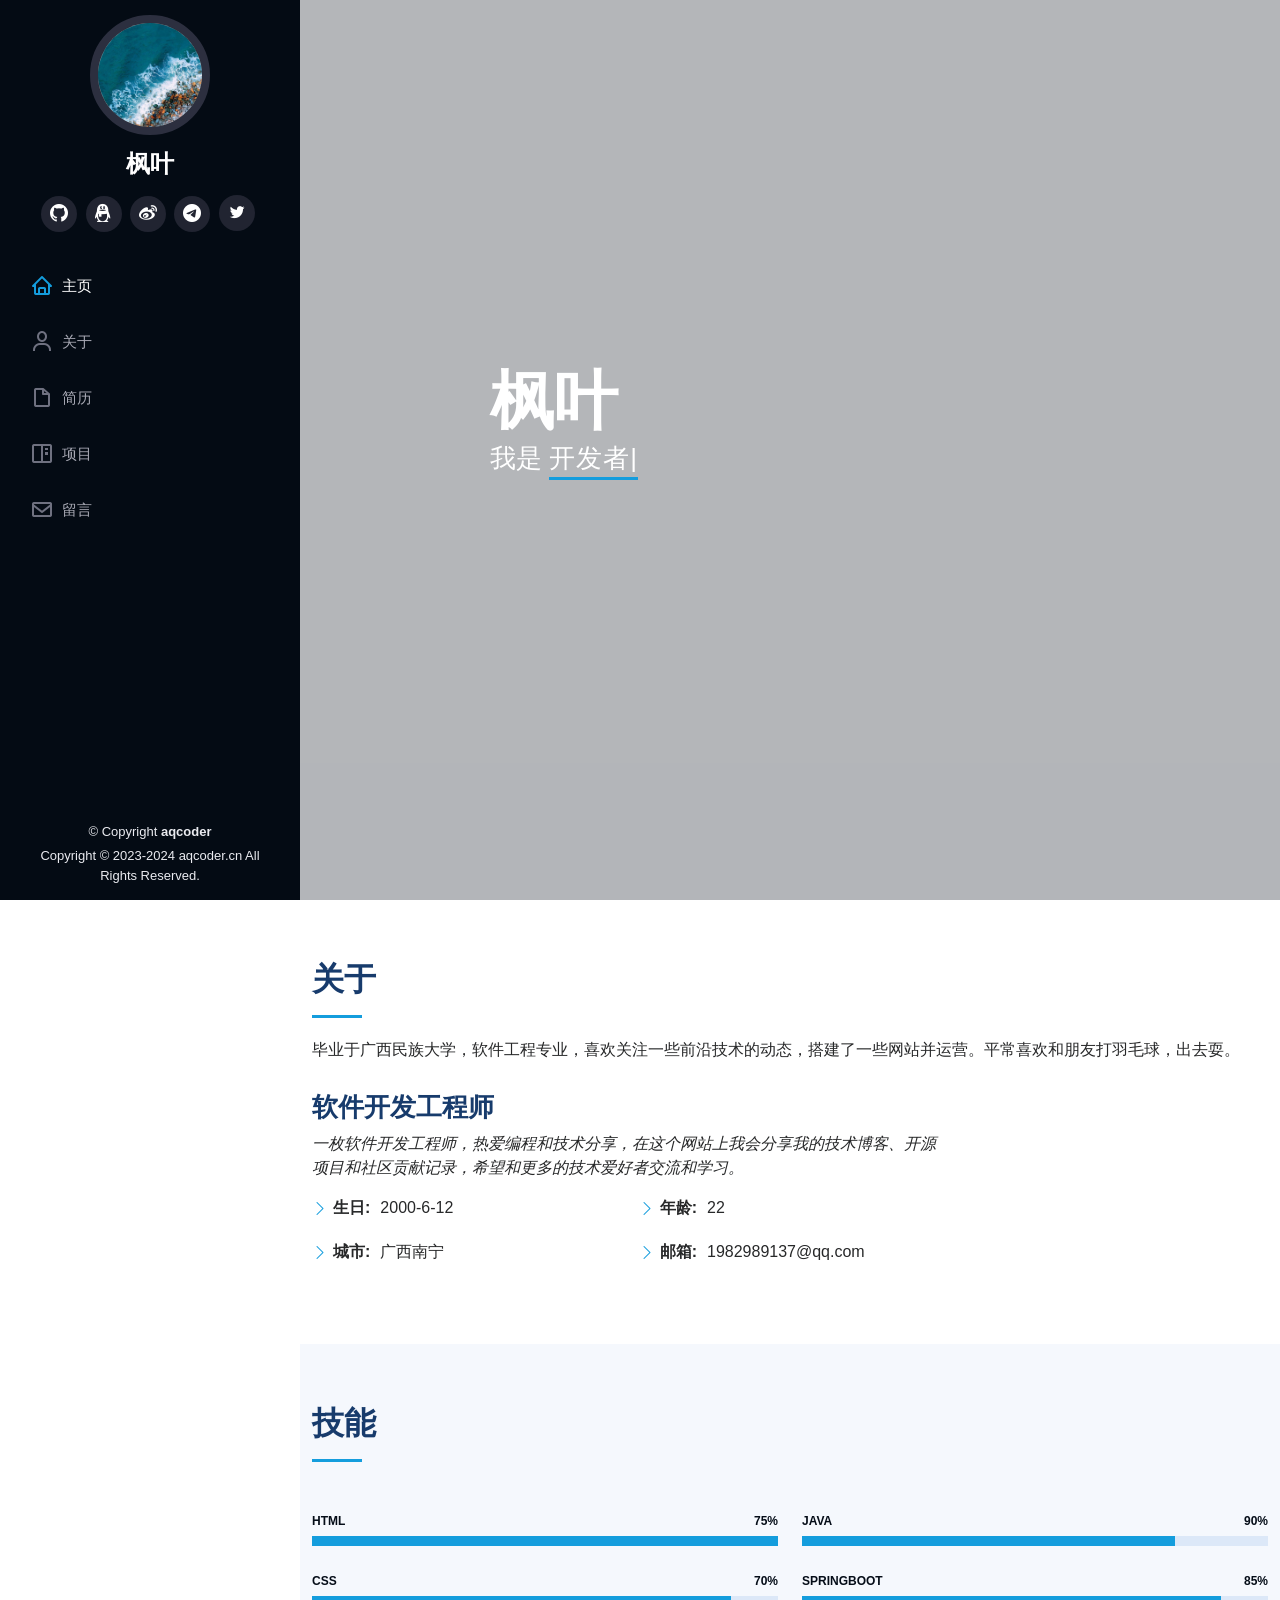
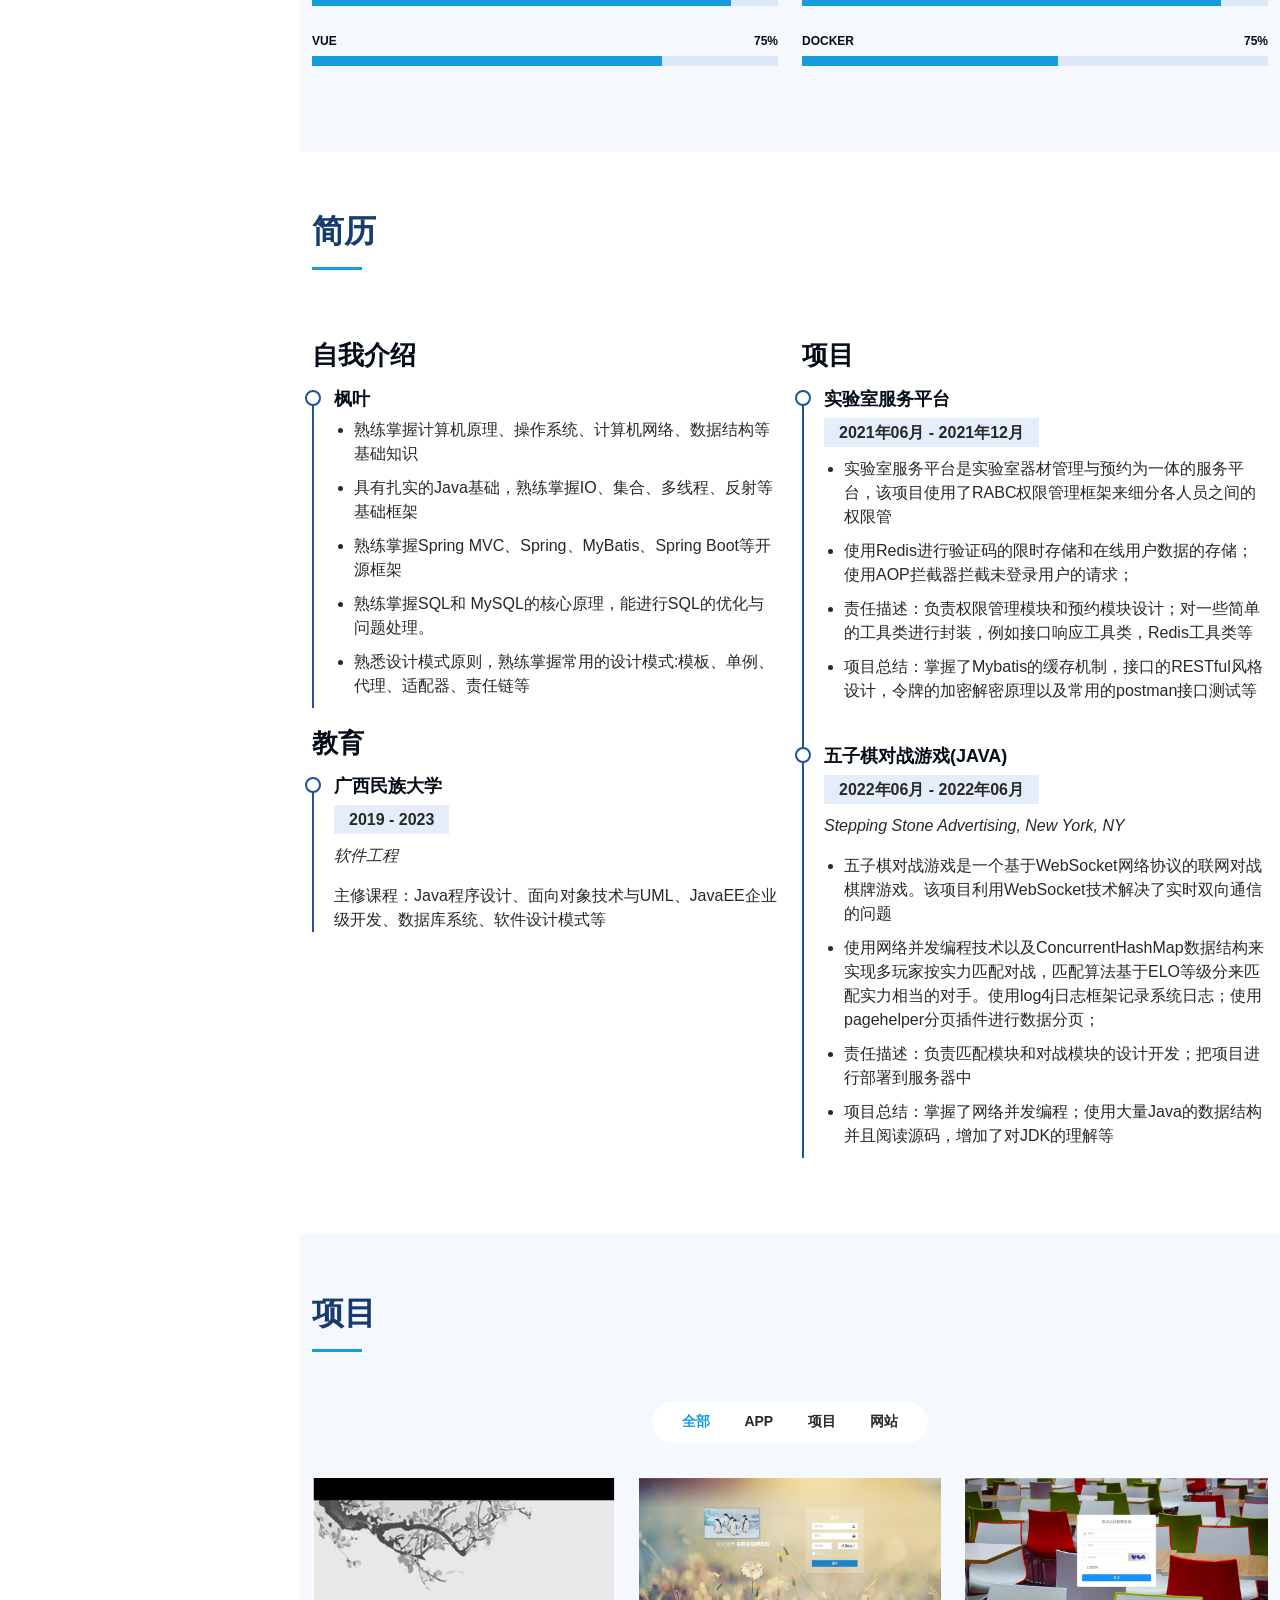
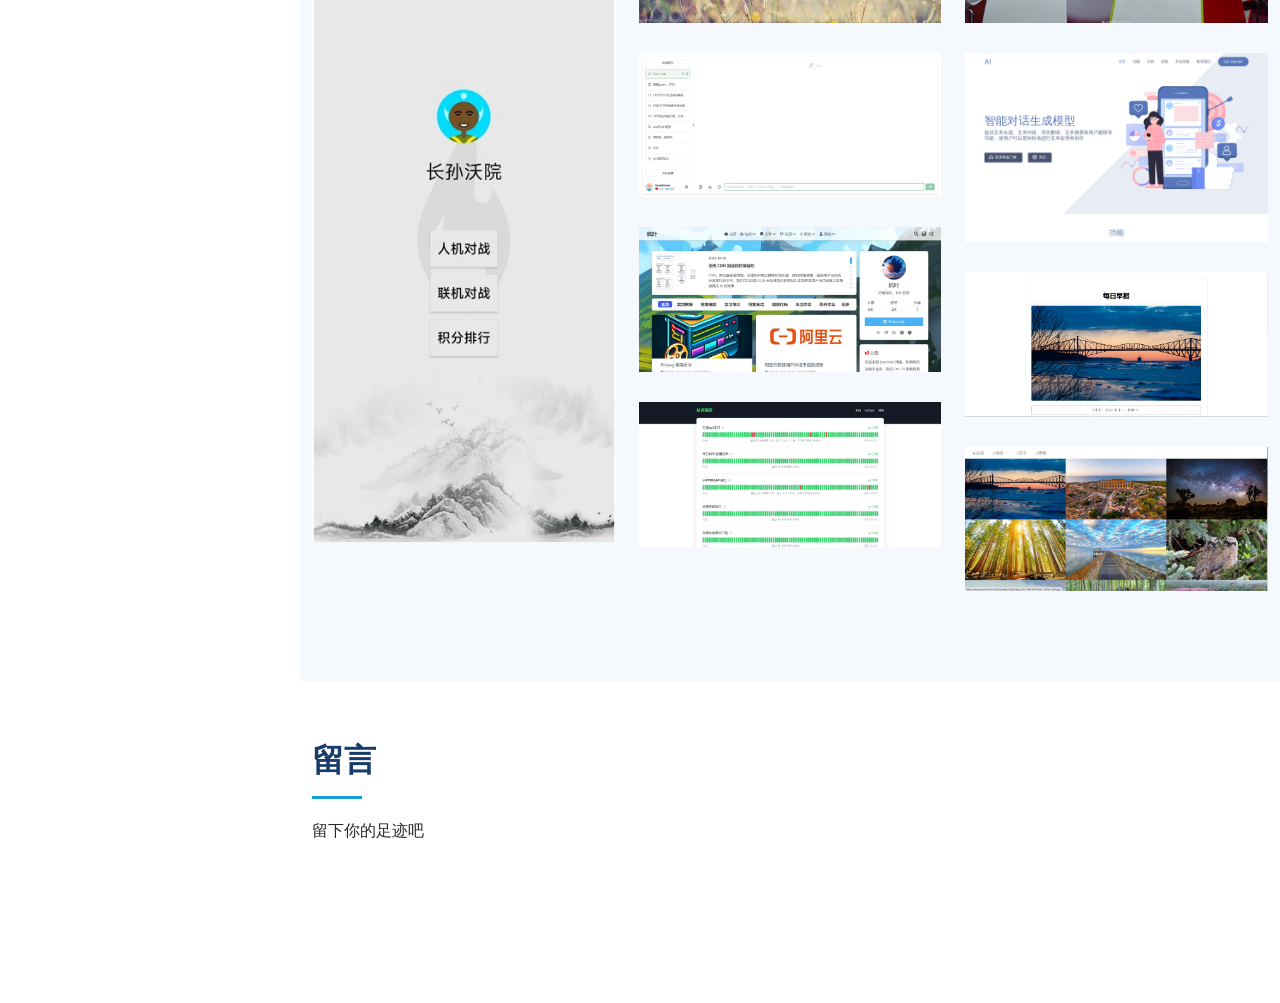
==== commit 0ed9a9dc: "更改网站信息" ====
--- a/index.html
+++ b/index.html
@@ -5,7 +5,7 @@
   <meta charset="utf-8">
   <meta content="width=device-width, initial-scale=1.0" name="viewport">
 
-  <title>庞海 - 心之所向，素履以往</title>
+  <title>个人后端学习后台-个人主页</title>
   <meta content="我是一名软件开发工程师，热爱编程和技术分享，在这个网站上我会分享我的技术博客、开源项目和社区贡献记录，希望和更多的技术爱好者交流和学习" name="description">
   <meta content="博客,写作,阅读,学术研究,文化交流,编程,软件开发,技术博客,开源项目,社区贡献" name="keywords">
 
@@ -60,7 +60,7 @@
 
       <div class="profile">
         <img src="assets/img/profile-img.jpg" alt="avatar" class="img-fluid rounded-circle">
-        <h1 class="text-light"><a href="index.html">庞海</a></h1>
+        <h1 class="text-light"><a href="index.html">枫叶</a></h1>
         <div class="social-links mt-3 text-center">
           <a href="https://github.com/flow2000" target="_blank" class="github"><i class="bi bi-github"></i></a>
           <a href="https://res.abeim.cn/api/qq/?qq=1982989137" target="_blank" class="tencent-qq"><i
@@ -85,7 +85,7 @@
 
   <section id="hero" class="d-flex flex-column justify-content-center align-items-center">
     <div class="hero-container" data-aos="fade-in">
-      <h1>庞海</h1>
+      <h1>枫叶</h1>
       <p>我是 <span class="typed" data-typed-items="开发者, 程序设计师, Prompt工程师"></span></p>
     </div>
   </section>
@@ -211,7 +211,7 @@
           <div class="col-lg-6" data-aos="fade-up">
             <h3 class="resume-title">自我介绍</h3>
             <div class="resume-item pb-0">
-              <h4>庞海</h4>
+              <h4>枫叶</h4>
               <ul>
                 <li>熟练掌握计算机原理、操作系统、计算机网络、数据结构等基础知识</li>
                 <li>具有扎实的Java基础，熟练掌握IO、集合、多线程、反射等基础框架</li>
@@ -408,7 +408,7 @@
         &copy; Copyright <strong><span>aqcoder</span></strong>
       </div>
       <div class="copyright">
-        <a href="https://beian.miit.gov.cn/" target="_blank">桂 ICP 备 2021004373 号 - 6</a>
+        Copyright © 2023-2024 aqcoder.cn All Rights Reserved.
       </div>
     </div>
   </footer>
@@ -435,4 +435,4 @@
 
 </body>
 
-</html>+</html>
